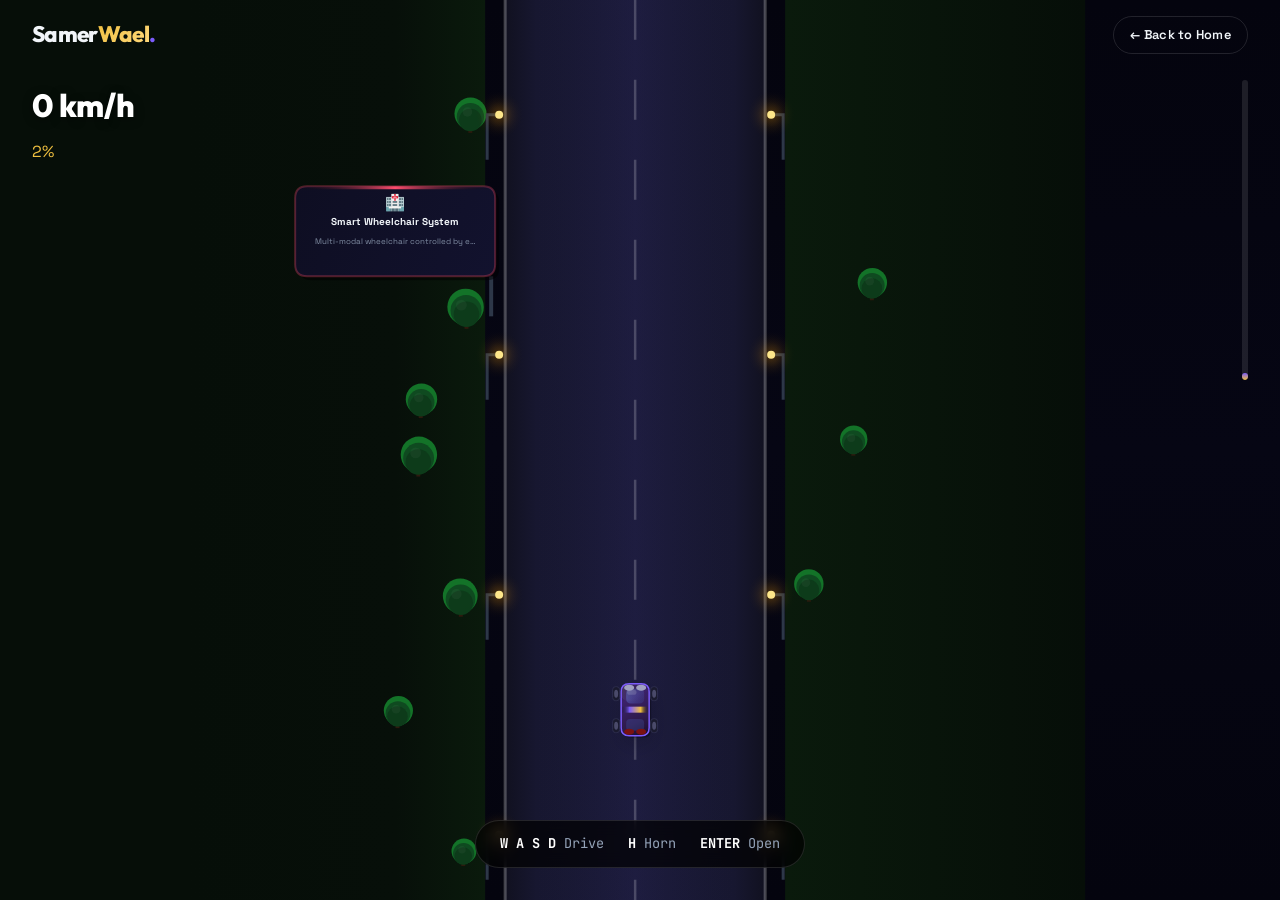
==== game.html @ 523f5108 "Initial commit: Portfolio built with 130+ projects" ====
<!DOCTYPE html>
<html lang="en">
<head>
  <meta charset="UTF-8">
  <meta name="viewport" content="width=device-width, initial-scale=1.0">
  <title>Portfolio Minigame</title>
  <link rel="stylesheet" href="css/style.css">
  <link rel="stylesheet" href="css/game.css">
</head>
<body style="overflow: hidden; margin: 0; padding: 0; background: var(--bg-void); color: var(--text-primary);">

  <!-- Navigation -->
  <nav class="nav" style="background: transparent; border: none; padding: var(--space-md) var(--space-xl);">
    <a href="index.html" class="nav-logo">
      <span class="first">Samer</span><span class="last">Wael</span><span class="dot">.</span>
    </a>
    <a href="index.html" class="btn btn-outline" style="font-size: 0.8rem; padding: 0.5rem 1rem;">← Back to Home</a>
  </nav>

  <!-- Game Canvas -->
  <canvas id="game-canvas" style="display: block; position: absolute; inset: 0; z-index: 0;"></canvas>

  <!-- HUD -->
  <div class="hud" style="position: absolute; top: 5rem; left: 2rem; z-index: 10; pointer-events: none; display: flex; flex-direction: column; gap: 0.5rem;">
    <div id="hud-speed" class="hud-speed" style="font-size: 2rem; font-family: var(--font-display); font-weight: 800; color: #fff; text-shadow: 0 2px 10px rgba(0,0,0,0.5);">0 km/h</div>
    <div id="hud-position" class="hud-position" style="font-size: 1rem; color: var(--sw-gold);">0%</div>
  </div>

  <div class="track-bar" style="position: absolute; top: 5rem; right: 2rem; width: 6px; height: 300px; background: rgba(255,255,255,0.1); border-radius: var(--radius-full); z-index: 10; overflow: hidden;">
    <div id="track-fill" class="track-fill" style="width: 100%; height: 0%; background: linear-gradient(to bottom, var(--accent-violet), var(--sw-gold)); transition: height 0.1s ease;"></div>
  </div>

  <div style="position: absolute; bottom: 2rem; left: 50%; transform: translateX(-50%); background: rgba(0,0,0,0.7); backdrop-filter: blur(8px); padding: 0.75rem 1.5rem; border-radius: var(--radius-full); border: 1px solid var(--border-medium); color: var(--text-secondary); font-size: 0.85rem; font-family: var(--font-mono); z-index: 10; pointer-events: none; display: flex; gap: 1.5rem;">
    <span><strong style="color:#fff;">W A S D</strong> Drive</span>
    <span><strong style="color:#fff;">H</strong> Horn</span>
    <span><strong style="color:#fff;">ENTER</strong> Open</span>
  </div>

  <!-- Prompt -->
  <div id="enter-prompt" class="enter-prompt" style="position: absolute; top: 40%; left: 50%; transform: translate(-50%, -50%); background: var(--sw-gold); color: #000; padding: 0.75rem 1.5rem; border-radius: var(--radius-full); font-weight: 700; font-size: 1.1rem; z-index: 10; display: none; box-shadow: var(--glow-gold);">
    Press Enter to view <span class="enter-prompt-project"></span>
  </div>

  <!-- Modal Overlay -->
  <div id="project-modal-overlay" class="modal-overlay">
    <div class="modal">
      <div class="modal-header">
        <div>
          <div class="gm-category-badge badge" style="margin-bottom: var(--space-sm);"></div>
          <h2 class="gm-title modal-title"></h2>
        </div>
        <button id="modal-close-btn" class="modal-close">×</button>
      </div>
      <div class="modal-body">
        <div class="modal-accent-line" style="height: 4px; border-radius: 2px; margin-bottom: 1.5rem;"></div>
        <p class="gm-short-desc" style="font-size: 1.1rem; font-weight: 500; color: var(--text-primary); margin-bottom: 0.5rem;"></p>
        <p class="gm-full-desc" style="color: var(--text-secondary); line-height: 1.7;"></p>

        <div class="modal-section" style="margin-top: 2rem;">
          <h3 class="modal-section-title">How It Works</h3>
          <div class="gm-how-list how-it-works-list"></div>
        </div>

        <div class="modal-section gm-code-container" style="margin-top: 2rem;">
          <h3 class="modal-section-title">Code Snippet</h3>
          <div class="gm-code code-snippet"></div>
        </div>

        <div class="modal-section" style="margin-top: 2rem;">
          <h3 class="modal-section-title">Tech Stack</h3>
          <div class="gm-tech-grid tech-stack-grid"></div>
        </div>

        <div class="modal-section" style="margin-top: 1.5rem;">
          <div class="gm-tags-grid tags-grid" style="display: flex; gap: 0.5rem; flex-wrap: wrap;"></div>
        </div>
      </div>
    </div>
  </div>

  <script src="js/projects.js"></script>
  <script src="js/game.js"></script>
</body>
</html>
---- css/style.css ----
/* ============================================================
   SAMER WAEL — PORTFOLIO DESIGN SYSTEM
   Global Tokens, Resets, Typography, Utilities
   ============================================================ */

@import url('https://fonts.googleapis.com/css2?family=Space+Grotesk:wght@300;400;500;600;700&family=Outfit:wght@200;300;400;500;600;700;800;900&family=JetBrains+Mono:wght@300;400;500&display=swap');

/* ─── DESIGN TOKENS ─── */
:root {
  /* Brand Colors */
  --sw-gold:        #f0c040;
  --sw-gold-light:  #ffd97d;
  --sw-gold-dark:   #c9952a;

  /* Dark Theme Palette */
  --bg-void:        #04040e;
  --bg-deep:        #080818;
  --bg-surface:     #0e0e22;
  --bg-card:        #12122a;
  --bg-card-hover:  #181836;
  --bg-glass:       rgba(14, 14, 34, 0.65);

  /* Accent Colors */
  --accent-violet:  #7c5cfc;
  --accent-blue:    #3b82f6;
  --accent-cyan:    #22d3ee;
  --accent-rose:    #f43f5e;
  --accent-green:   #10b981;
  --accent-orange:  #f97316;
  --accent-amber:   #f59e0b;

  /* Category Colors */
  --cat-medical:    #f43f5e;
  --cat-ai:         #7c5cfc;
  --cat-agri:       #10b981;
  --cat-smart:      #3b82f6;
  --cat-robotics:   #f97316;
  --cat-vr:         #22d3ee;
  --cat-speech:     #f59e0b;
  --cat-hardware:   #94a3b8;
  --cat-web:        #14b8a6;

  /* Text */
  --text-primary:   #f1f5f9;
  --text-secondary: #94a3b8;
  --text-muted:     #475569;
  --text-gold:      #f0c040;

  /* Borders */
  --border-subtle:  rgba(255,255,255,0.06);
  --border-medium:  rgba(255,255,255,0.12);
  --border-bright:  rgba(255,255,255,0.25);

  /* Glows */
  --glow-gold:      0 0 30px rgba(240,192,64,0.35);
  --glow-violet:    0 0 30px rgba(124,92,252,0.35);
  --glow-rose:      0 0 30px rgba(244,63,94,0.35);

  /* Typography */
  --font-display:   'Outfit', sans-serif;
  --font-body:      'Space Grotesk', sans-serif;
  --font-mono:      'JetBrains Mono', monospace;

  /* Spacing */
  --space-xs:  0.25rem;
  --space-sm:  0.5rem;
  --space-md:  1rem;
  --space-lg:  1.5rem;
  --space-xl:  2rem;
  --space-2xl: 3rem;
  --space-3xl: 4rem;
  --space-4xl: 6rem;

  /* Radii */
  --radius-sm: 6px;
  --radius-md: 12px;
  --radius-lg: 20px;
  --radius-xl: 28px;
  --radius-full: 9999px;

  /* Transitions */
  --transition-fast:   150ms cubic-bezier(0.4, 0, 0.2, 1);
  --transition-base:   250ms cubic-bezier(0.4, 0, 0.2, 1);
  --transition-slow:   400ms cubic-bezier(0.4, 0, 0.2, 1);
  --transition-spring: 500ms cubic-bezier(0.34, 1.56, 0.64, 1);

  /* Z-layers */
  --z-base:    1;
  --z-card:    10;
  --z-nav:     100;
  --z-modal:   200;
  --z-toast:   300;
}

/* ─── RESET ─── */
*, *::before, *::after {
  box-sizing: border-box;
  margin: 0;
  padding: 0;
}

html {
  scroll-behavior: smooth;
  -webkit-font-smoothing: antialiased;
  -moz-osx-font-smoothing: grayscale;
  text-rendering: optimizeLegibility;
}

body {
  font-family: var(--font-body);
  background: var(--bg-void);
  color: var(--text-primary);
  min-height: 100vh;
  overflow-x: hidden;
  line-height: 1.6;
}

img, video { display: block; max-width: 100%; }
button { font-family: inherit; cursor: pointer; border: none; background: none; }
a { text-decoration: none; color: inherit; }
ul, ol { list-style: none; }
input, textarea, select { font-family: inherit; }

/* ─── SCROLLBAR ─── */
::-webkit-scrollbar { width: 6px; }
::-webkit-scrollbar-track { background: var(--bg-void); }
::-webkit-scrollbar-thumb {
  background: linear-gradient(var(--accent-violet), var(--sw-gold));
  border-radius: var(--radius-full);
}

/* ─── SELECTION ─── */
::selection {
  background: rgba(124, 92, 252, 0.4);
  color: var(--text-primary);
}

/* ─── TYPOGRAPHY ─── */
h1, h2, h3, h4, h5, h6 {
  font-family: var(--font-display);
  line-height: 1.2;
  letter-spacing: -0.02em;
}

.text-gold {
  background: linear-gradient(135deg, var(--sw-gold), var(--sw-gold-light), var(--sw-gold));
  -webkit-background-clip: text;
  -webkit-text-fill-color: transparent;
  background-clip: text;
  background-size: 200% 100%;
  animation: goldShimmer 3s ease-in-out infinite;
}

@keyframes goldShimmer {
  0%, 100% { background-position: 0% 50%; }
  50%       { background-position: 100% 50%; }
}

.text-gradient {
  background: linear-gradient(135deg, var(--accent-violet), var(--accent-cyan));
  -webkit-background-clip: text;
  -webkit-text-fill-color: transparent;
  background-clip: text;
}

/* ─── LAYOUT ─── */
.container {
  max-width: 1320px;
  margin: 0 auto;
  padding: 0 var(--space-xl);
}

.section {
  padding: var(--space-4xl) 0;
}

/* ─── NAVIGATION ─── */
.nav {
  position: fixed;
  top: 0;
  left: 0;
  right: 0;
  z-index: var(--z-nav);
  padding: var(--space-md) var(--space-xl);
  display: flex;
  align-items: center;
  justify-content: space-between;
  transition: var(--transition-base);
}

.nav.scrolled {
  background: rgba(4, 4, 14, 0.85);
  backdrop-filter: blur(24px) saturate(180%);
  -webkit-backdrop-filter: blur(24px) saturate(180%);
  border-bottom: 1px solid var(--border-subtle);
}

.nav-logo {
  font-family: var(--font-display);
  font-size: 1.4rem;
  font-weight: 800;
  letter-spacing: -0.03em;
}

.nav-logo .first { color: var(--text-primary); }
.nav-logo .last  {
  background: linear-gradient(135deg, var(--sw-gold), var(--sw-gold-light));
  -webkit-background-clip: text;
  -webkit-text-fill-color: transparent;
  background-clip: text;
}
.nav-logo .dot { color: var(--accent-violet); }

.nav-links {
  display: flex;
  align-items: center;
  gap: var(--space-xl);
}

.nav-link {
  font-size: 0.875rem;
  font-weight: 500;
  color: var(--text-secondary);
  position: relative;
  transition: var(--transition-base);
  letter-spacing: 0.02em;
}

.nav-link::after {
  content: '';
  position: absolute;
  bottom: -4px;
  left: 0;
  width: 0;
  height: 2px;
  background: linear-gradient(90deg, var(--accent-violet), var(--sw-gold));
  border-radius: var(--radius-full);
  transition: var(--transition-base);
}

.nav-link:hover { color: var(--text-primary); }
.nav-link:hover::after { width: 100%; }
.nav-link.active { color: var(--text-primary); }
.nav-link.active::after { width: 100%; }

.nav-cta {
  padding: 0.5rem 1.25rem;
  border-radius: var(--radius-full);
  background: linear-gradient(135deg, var(--accent-violet), #9b4dfc);
  color: #fff;
  font-size: 0.875rem;
  font-weight: 600;
  transition: var(--transition-spring);
  box-shadow: 0 4px 15px rgba(124,92,252,0.35);
}

.nav-cta:hover {
  transform: translateY(-2px) scale(1.04);
  box-shadow: 0 8px 25px rgba(124,92,252,0.5);
}

/* ─── BUTTONS ─── */
.btn {
  display: inline-flex;
  align-items: center;
  gap: var(--space-sm);
  padding: 0.75rem 1.75rem;
  border-radius: var(--radius-full);
  font-size: 0.9rem;
  font-weight: 600;
  cursor: pointer;
  transition: var(--transition-spring);
  border: none;
  font-family: var(--font-body);
  letter-spacing: 0.02em;
  white-space: nowrap;
}

.btn-primary {
  background: linear-gradient(135deg, var(--accent-violet), #9b4dfc);
  color: #fff;
  box-shadow: 0 4px 20px rgba(124,92,252,0.4);
}
.btn-primary:hover {
  transform: translateY(-3px) scale(1.03);
  box-shadow: 0 10px 30px rgba(124,92,252,0.55);
}

.btn-gold {
  background: linear-gradient(135deg, var(--sw-gold-dark), var(--sw-gold), var(--sw-gold-light));
  color: #1a0d00;
  box-shadow: 0 4px 20px rgba(240,192,64,0.35);
}
.btn-gold:hover {
  transform: translateY(-3px) scale(1.03);
  box-shadow: 0 10px 30px rgba(240,192,64,0.5);
}

.btn-outline {
  background: transparent;
  border: 1px solid var(--border-medium);
  color: var(--text-primary);
}
.btn-outline:hover {
  border-color: var(--accent-violet);
  background: rgba(124,92,252,0.1);
  transform: translateY(-2px);
}

.btn-ghost {
  background: rgba(255,255,255,0.05);
  color: var(--text-secondary);
}
.btn-ghost:hover {
  background: rgba(255,255,255,0.1);
  color: var(--text-primary);
}

/* ─── CARDS ─── */
.card {
  background: var(--bg-card);
  border: 1px solid var(--border-subtle);
  border-radius: var(--radius-lg);
  overflow: hidden;
  transition: var(--transition-base);
}

.card:hover {
  background: var(--bg-card-hover);
  border-color: var(--border-medium);
  transform: translateY(-4px);
  box-shadow: 0 20px 40px rgba(0,0,0,0.4);
}

/* ─── GLASS CARD ─── */
.glass {
  background: var(--bg-glass);
  backdrop-filter: blur(16px) saturate(180%);
  -webkit-backdrop-filter: blur(16px) saturate(180%);
  border: 1px solid var(--border-subtle);
  border-radius: var(--radius-lg);
}

/* ─── BADGES ─── */
.badge {
  display: inline-flex;
  align-items: center;
  padding: 0.2rem 0.65rem;
  border-radius: var(--radius-full);
  font-size: 0.7rem;
  font-weight: 600;
  letter-spacing: 0.05em;
  text-transform: uppercase;
}

.badge-violet { background: rgba(124,92,252,0.15); color: #a78bfa; border: 1px solid rgba(124,92,252,0.3); }
.badge-gold   { background: rgba(240,192,64,0.15);  color: var(--sw-gold); border: 1px solid rgba(240,192,64,0.3); }
.badge-rose   { background: rgba(244,63,94,0.15);   color: #fb7185; border: 1px solid rgba(244,63,94,0.3); }
.badge-green  { background: rgba(16,185,129,0.15);  color: #34d399; border: 1px solid rgba(16,185,129,0.3); }
.badge-cyan   { background: rgba(34,211,238,0.15);  color: #67e8f9; border: 1px solid rgba(34,211,238,0.3); }
.badge-orange { background: rgba(249,115,22,0.15);  color: #fb923c; border: 1px solid rgba(249,115,22,0.3); }
.badge-amber  { background: rgba(245,158,11,0.15);  color: #fcd34d; border: 1px solid rgba(245,158,11,0.3); }
.badge-slate  { background: rgba(100,116,139,0.15); color: #94a3b8; border: 1px solid rgba(100,116,139,0.3); }
.badge-teal   { background: rgba(20,184,166,0.15);  color: #2dd4bf; border: 1px solid rgba(20,184,166,0.3); }

/* ─── TAGS ─── */
.tag {
  display: inline-flex;
  align-items: center;
  padding: 0.2rem 0.6rem;
  background: rgba(255,255,255,0.04);
  border: 1px solid var(--border-subtle);
  border-radius: var(--radius-sm);
  font-size: 0.7rem;
  font-family: var(--font-mono);
  color: var(--text-secondary);
  transition: var(--transition-fast);
}

.tag:hover {
  background: rgba(124,92,252,0.12);
  border-color: rgba(124,92,252,0.3);
  color: #c4b5fd;
}

/* ─── SECTION HEADERS ─── */
.section-label {
  display: inline-flex;
  align-items: center;
  gap: var(--space-sm);
  font-size: 0.75rem;
  font-weight: 600;
  letter-spacing: 0.15em;
  text-transform: uppercase;
  color: var(--accent-violet);
  margin-bottom: var(--space-md);
}

.section-label::before {
  content: '';
  width: 24px;
  height: 2px;
  background: var(--accent-violet);
  border-radius: var(--radius-full);
}

.section-title {
  font-size: clamp(2rem, 4vw, 3rem);
  font-weight: 800;
  color: var(--text-primary);
  margin-bottom: var(--space-md);
}

.section-subtitle {
  font-size: 1.05rem;
  color: var(--text-secondary);
  max-width: 560px;
  line-height: 1.7;
}

/* ─── DIVIDER ─── */
.divider {
  height: 1px;
  background: linear-gradient(90deg, transparent, var(--border-medium), transparent);
  margin: var(--space-3xl) 0;
}

/* ─── GLOW ORBS (decorative) ─── */
.orb {
  position: absolute;
  border-radius: var(--radius-full);
  filter: blur(80px);
  opacity: 0.15;
  pointer-events: none;
  animation: orbFloat 8s ease-in-out infinite;
}

.orb-violet { background: var(--accent-violet); }
.orb-gold   { background: var(--sw-gold); }
.orb-rose   { background: var(--accent-rose); }
.orb-cyan   { background: var(--accent-cyan); }

@keyframes orbFloat {
  0%, 100% { transform: translateY(0) scale(1); }
  33%       { transform: translateY(-20px) scale(1.05); }
  66%       { transform: translateY(10px) scale(0.97); }
}

/* ─── SEARCH BAR ─── */
.search-wrapper {
  position: relative;
  display: flex;
  align-items: center;
}

.search-input {
  width: 100%;
  padding: 0.875rem 1rem 0.875rem 3rem;
  background: var(--bg-card);
  border: 1px solid var(--border-medium);
  border-radius: var(--radius-full);
  color: var(--text-primary);
  font-size: 0.95rem;
  font-family: var(--font-body);
  outline: none;
  transition: var(--transition-base);
}

.search-input::placeholder { color: var(--text-muted); }

.search-input:focus {
  border-color: var(--accent-violet);
  background: var(--bg-card-hover);
  box-shadow: 0 0 0 3px rgba(124,92,252,0.15), var(--glow-violet);
}

.search-icon {
  position: absolute;
  left: 1rem;
  color: var(--text-muted);
  pointer-events: none;
  transition: var(--transition-base);
  font-size: 1rem;
}

.search-input:focus ~ .search-icon,
.search-wrapper:focus-within .search-icon {
  color: var(--accent-violet);
}

/* ─── DROPDOWN RESULTS ─── */
.search-results {
  position: absolute;
  top: calc(100% + 8px);
  left: 0;
  right: 0;
  background: var(--bg-card);
  border: 1px solid var(--border-medium);
  border-radius: var(--radius-lg);
  overflow: hidden;
  z-index: 50;
  opacity: 0;
  transform: translateY(-8px);
  pointer-events: none;
  transition: var(--transition-base);
  box-shadow: 0 20px 50px rgba(0,0,0,0.5);
  max-height: 380px;
  overflow-y: auto;
}

.search-results.visible {
  opacity: 1;
  transform: translateY(0);
  pointer-events: all;
}

.search-result-item {
  display: flex;
  align-items: center;
  gap: var(--space-md);
  padding: 0.875rem 1.25rem;
  cursor: pointer;
  transition: var(--transition-fast);
  border-bottom: 1px solid var(--border-subtle);
}

.search-result-item:last-child { border-bottom: none; }

.search-result-item:hover {
  background: rgba(124,92,252,0.1);
}

.search-result-icon {
  font-size: 1.25rem;
  width: 36px;
  height: 36px;
  display: flex;
  align-items: center;
  justify-content: center;
  background: rgba(255,255,255,0.05);
  border-radius: var(--radius-md);
  flex-shrink: 0;
}

.search-result-info { flex: 1; min-width: 0; }

.search-result-name {
  font-size: 0.9rem;
  font-weight: 600;
  color: var(--text-primary);
  white-space: nowrap;
  overflow: hidden;
  text-overflow: ellipsis;
}

.search-result-desc {
  font-size: 0.75rem;
  color: var(--text-secondary);
  white-space: nowrap;
  overflow: hidden;
  text-overflow: ellipsis;
}

.search-result-cat {
  font-size: 0.7rem;
  color: var(--text-muted);
}

/* ─── PROJECT MODAL ─── */
.modal-overlay {
  position: fixed;
  inset: 0;
  background: rgba(4,4,14,0.85);
  backdrop-filter: blur(12px);
  -webkit-backdrop-filter: blur(12px);
  z-index: var(--z-modal);
  opacity: 0;
  pointer-events: none;
  transition: var(--transition-slow);
  display: flex;
  align-items: center;
  justify-content: center;
  padding: var(--space-xl);
}

.modal-overlay.open {
  opacity: 1;
  pointer-events: all;
}

.modal {
  background: var(--bg-surface);
  border: 1px solid var(--border-medium);
  border-radius: var(--radius-xl);
  max-width: 780px;
  width: 100%;
  max-height: 90vh;
  overflow-y: auto;
  transform: scale(0.92) translateY(20px);
  transition: var(--transition-spring);
  box-shadow: 0 40px 80px rgba(0,0,0,0.6);
}

.modal-overlay.open .modal {
  transform: scale(1) translateY(0);
}

.modal-header {
  padding: var(--space-xl) var(--space-xl) var(--space-lg);
  border-bottom: 1px solid var(--border-subtle);
  position: sticky;
  top: 0;
  background: var(--bg-surface);
  z-index: 1;
  display: flex;
  align-items: flex-start;
  justify-content: space-between;
  gap: var(--space-md);
}

.modal-title {
  font-size: 1.6rem;
  font-weight: 800;
  color: var(--text-primary);
}

.modal-close {
  width: 36px;
  height: 36px;
  border-radius: var(--radius-md);
  background: rgba(255,255,255,0.06);
  display: flex;
  align-items: center;
  justify-content: center;
  cursor: pointer;
  font-size: 1.2rem;
  color: var(--text-secondary);
  flex-shrink: 0;
  transition: var(--transition-fast);
}

.modal-close:hover {
  background: rgba(244,63,94,0.15);
  color: #fb7185;
}

.modal-body { padding: var(--space-xl); }

.modal-section { margin-bottom: var(--space-xl); }

.modal-section-title {
  font-size: 0.8rem;
  font-weight: 600;
  letter-spacing: 0.12em;
  text-transform: uppercase;
  color: var(--text-muted);
  margin-bottom: var(--space-md);
  display: flex;
  align-items: center;
  gap: var(--space-sm);
}

.modal-section-title::before {
  content: '';
  width: 16px;
  height: 2px;
  background: var(--accent-violet);
  border-radius: var(--radius-full);
}

.how-it-works-list {
  display: flex;
  flex-direction: column;
  gap: var(--space-sm);
}

.how-it-works-item {
  display: flex;
  gap: var(--space-md);
  align-items: flex-start;
}

.how-step-num {
  width: 24px;
  height: 24px;
  background: linear-gradient(135deg, var(--accent-violet), #9b4dfc);
  border-radius: var(--radius-full);
  display: flex;
  align-items: center;
  justify-content: center;
  font-size: 0.7rem;
  font-weight: 700;
  color: #fff;
  flex-shrink: 0;
  margin-top: 2px;
}

.how-step-text {
  font-size: 0.9rem;
  color: var(--text-secondary);
  line-height: 1.6;
}

.code-snippet {
  background: #0d0d1f;
  border: 1px solid var(--border-subtle);
  border-radius: var(--radius-md);
  padding: var(--space-lg);
  font-family: var(--font-mono);
  font-size: 0.78rem;
  color: #a9b1d6;
  line-height: 1.7;
  overflow-x: auto;
  position: relative;
}

.code-snippet::before {
  content: 'CODE';
  position: absolute;
  top: var(--space-sm);
  right: var(--space-md);
  font-size: 0.65rem;
  letter-spacing: 0.1em;
  color: var(--text-muted);
}

/* Syntax highlighting for code snippets */
.code-snippet .kw  { color: #bb9af7; } /* keywords */
.code-snippet .fn  { color: #7aa2f7; } /* functions */
.code-snippet .st  { color: #9ece6a; } /* strings */
.code-snippet .cm  { color: #565f89; } /* comments */
.code-snippet .nm  { color: #e0af68; } /* numbers */

.tech-stack-grid {
  display: flex;
  flex-wrap: wrap;
  gap: var(--space-sm);
}

/* ─── TOAST NOTIFICATIONS ─── */
.toast-container {
  position: fixed;
  bottom: var(--space-xl);
  right: var(--space-xl);
  z-index: var(--z-toast);
  display: flex;
  flex-direction: column;
  gap: var(--space-sm);
}

.toast {
  background: var(--bg-card);
  border: 1px solid var(--border-medium);
  border-radius: var(--radius-md);
  padding: 0.875rem 1.25rem;
  font-size: 0.875rem;
  color: var(--text-primary);
  box-shadow: 0 10px 30px rgba(0,0,0,0.4);
  display: flex;
  align-items: center;
  gap: var(--space-sm);
  animation: toastIn 300ms var(--transition-spring);
  max-width: 320px;
}

@keyframes toastIn {
  from { opacity: 0; transform: translateX(20px) scale(0.95); }
  to   { opacity: 1; transform: translateX(0) scale(1); }
}

/* ─── PAGE TRANSITIONS ─── */
.page-enter {
  animation: pageEnter 500ms cubic-bezier(0.4, 0, 0.2, 1) forwards;
}

@keyframes pageEnter {
  from { opacity: 0; transform: translateY(20px); }
  to   { opacity: 1; transform: translateY(0); }
}

/* ─── FOOTER ─── */
.footer {
  border-top: 1px solid var(--border-subtle);
  padding: var(--space-2xl) 0;
  text-align: center;
  color: var(--text-muted);
  font-size: 0.85rem;
}

.footer-logo {
  font-family: var(--font-display);
  font-size: 1.6rem;
  font-weight: 800;
  margin-bottom: var(--space-sm);
}

.footer-links {
  display: flex;
  justify-content: center;
  gap: var(--space-xl);
  margin-bottom: var(--space-lg);
}

.footer-link {
  color: var(--text-muted);
  font-size: 0.85rem;
  transition: var(--transition-fast);
}

.footer-link:hover { color: var(--text-primary); }

/* ─── LOADING SCREEN ─── */
#loading-screen {
  position: fixed;
  inset: 0;
  background: var(--bg-void);
  z-index: 9999;
  display: flex;
  flex-direction: column;
  align-items: center;
  justify-content: center;
  gap: var(--space-xl);
  transition: opacity 0.6s ease;
}

#loading-screen.fade-out {
  opacity: 0;
  pointer-events: none;
}

.loader-logo {
  font-family: var(--font-display);
  font-size: 2.5rem;
  font-weight: 900;
  letter-spacing: -0.04em;
}

.loader-bar {
  width: 200px;
  height: 3px;
  background: var(--border-subtle);
  border-radius: var(--radius-full);
  overflow: hidden;
}

.loader-fill {
  height: 100%;
  background: linear-gradient(90deg, var(--accent-violet), var(--sw-gold));
  border-radius: var(--radius-full);
  animation: loadFill 1.5s ease-in-out forwards;
}

@keyframes loadFill {
  from { width: 0%; }
  to   { width: 100%; }
}

/* ─── ANIMATED BACKGROUNDS ─── */
.noise-overlay {
  position: fixed;
  inset: 0;
  pointer-events: none;
  z-index: 0;
  opacity: 0.025;
  background-image: url("data:image/svg+xml,%3Csvg viewBox='0 0 512 512' xmlns='http://www.w3.org/2000/svg'%3E%3Cfilter id='noise'%3E%3CfeTurbulence type='fractalNoise' baseFrequency='0.85' numOctaves='3' stitchTiles='stitch'/%3E%3C/filter%3E%3Crect width='100%25' height='100%25' filter='url(%23noise)' opacity='1'/%3E%3C/svg%3E");
  background-size: 256px 256px;
}

/* ─── RESPONSIVE ─── */
@media (max-width: 768px) {
  .container { padding: 0 var(--space-md); }
  .nav-links { display: none; }
  .section { padding: var(--space-3xl) 0; }
  .modal { margin: var(--space-md); max-height: 95vh; }
}
---- css/game.css ----
/* ============================================================
   GAME PAGE STYLES — game.html
   ============================================================ */

/* ─── GAME LAYOUT ─── */
.game-page {
  background: var(--bg-void);
  width: 100vw;
  height: 100vh;
  overflow: hidden;
  display: flex;
  flex-direction: column;
  position: relative;
}

/* ─── GAME HEADER BAR ─── */
.game-header {
  position: absolute;
  top: 0;
  left: 0;
  right: 0;
  z-index: 20;
  padding: var(--space-md) var(--space-xl);
  display: flex;
  align-items: center;
  justify-content: space-between;
  background: linear-gradient(to bottom, rgba(4,4,14,0.95), transparent);
  pointer-events: none;
}

.game-header > * { pointer-events: auto; }

.game-header-left {
  display: flex;
  align-items: center;
  gap: var(--space-md);
}

.game-back-btn {
  display: flex;
  align-items: center;
  gap: var(--space-sm);
  padding: 0.5rem 1rem;
  background: rgba(255,255,255,0.06);
  border: 1px solid var(--border-subtle);
  border-radius: var(--radius-full);
  color: var(--text-secondary);
  font-size: 0.8rem;
  font-weight: 500;
  cursor: pointer;
  transition: var(--transition-base);
  text-decoration: none;
  font-family: var(--font-body);
}

.game-back-btn:hover {
  background: rgba(255,255,255,0.1);
  color: var(--text-primary);
}

.game-category-badge {
  display: flex;
  align-items: center;
  gap: var(--space-sm);
  padding: 0.4rem 1rem;
  background: rgba(255,255,255,0.06);
  border: 1px solid var(--border-subtle);
  border-radius: var(--radius-full);
  font-size: 0.85rem;
  font-weight: 600;
  color: var(--text-primary);
}

.game-header-center {
  display: flex;
  flex-direction: column;
  align-items: center;
  gap: 4px;
}

.game-title {
  font-family: var(--font-display);
  font-size: 0.9rem;
  font-weight: 700;
  color: var(--text-primary);
  letter-spacing: 0.05em;
  text-transform: uppercase;
}

.game-subtitle {
  font-size: 0.7rem;
  color: var(--text-muted);
  letter-spacing: 0.05em;
}

.game-header-right {
  display: flex;
  align-items: center;
  gap: var(--space-md);
}

.game-controls-hint {
  display: flex;
  gap: var(--space-sm);
  align-items: center;
}

.kbd {
  display: inline-flex;
  align-items: center;
  justify-content: center;
  min-width: 28px;
  height: 28px;
  padding: 0 6px;
  background: rgba(255,255,255,0.06);
  border: 1px solid var(--border-medium);
  border-bottom: 2px solid var(--border-medium);
  border-radius: 6px;
  font-family: var(--font-mono);
  font-size: 0.7rem;
  color: var(--text-secondary);
  font-weight: 600;
}

.kbd-label {
  font-size: 0.68rem;
  color: var(--text-muted);
}

/* ─── CANVAS WRAPPER ─── */
#game-canvas-wrapper {
  width: 100%;
  height: 100%;
  position: relative;
  overflow: hidden;
}

#game-canvas {
  display: block;
  width: 100%;
  height: 100%;
  image-rendering: auto;
  image-rendering: smooth;
  image-rendering: high-quality;
}

/* ─── HUD OVERLAYS ─── */

/* Speed / Position HUD */
.game-hud {
  position: absolute;
  bottom: var(--space-xl);
  left: var(--space-xl);
  z-index: 20;
  display: flex;
  flex-direction: column;
  gap: var(--space-sm);
  pointer-events: none;
}

.hud-card {
  background: rgba(8,8,24,0.8);
  border: 1px solid var(--border-subtle);
  border-radius: var(--radius-md);
  padding: var(--space-sm) var(--space-md);
  backdrop-filter: blur(12px);
}

.hud-label {
  font-size: 0.62rem;
  font-family: var(--font-mono);
  color: var(--text-muted);
  text-transform: uppercase;
  letter-spacing: 0.1em;
}

.hud-value {
  font-size: 1.1rem;
  font-family: var(--font-mono);
  font-weight: 700;
  color: var(--text-primary);
}

/* Project count HUD */
.game-project-count {
  position: absolute;
  bottom: var(--space-xl);
  right: var(--space-xl);
  z-index: 20;
  background: rgba(8,8,24,0.8);
  border: 1px solid var(--border-subtle);
  border-radius: var(--radius-md);
  padding: var(--space-sm) var(--space-md);
  backdrop-filter: blur(12px);
  text-align: right;
}

/* ─── ENTER PROMPT ─── */
#enter-prompt {
  position: absolute;
  bottom: 30%;
  left: 50%;
  transform: translateX(-50%);
  z-index: 20;
  display: flex;
  align-items: center;
  gap: var(--space-sm);
  padding: 0.75rem 1.5rem;
  background: rgba(124,92,252,0.15);
  border: 1px solid rgba(124,92,252,0.4);
  border-radius: var(--radius-full);
  backdrop-filter: blur(12px);
  opacity: 0;
  transform: translateX(-50%) translateY(10px);
  transition: var(--transition-base);
  pointer-events: none;
  white-space: nowrap;
}

#enter-prompt.visible {
  opacity: 1;
  transform: translateX(-50%) translateY(0);
}

.enter-prompt-key {
  padding: 0.2rem 0.5rem;
  background: rgba(255,255,255,0.12);
  border: 1px solid rgba(255,255,255,0.2);
  border-bottom: 2px solid rgba(255,255,255,0.2);
  border-radius: 6px;
  font-family: var(--font-mono);
  font-size: 0.75rem;
  font-weight: 700;
  color: #c4b5fd;
}

.enter-prompt-text {
  font-size: 0.85rem;
  font-weight: 500;
  color: var(--text-primary);
}

.enter-prompt-project {
  font-weight: 700;
  color: #a78bfa;
}

/* ─── HORN ANIMATION ─── */
.horn-ripple {
  position: absolute;
  border-radius: 50%;
  border: 2px solid rgba(240,192,64,0.6);
  animation: hornRipple 0.8s ease-out forwards;
  pointer-events: none;
  z-index: 25;
}

@keyframes hornRipple {
  from {
    width: 40px;
    height: 40px;
    opacity: 1;
    margin-left: -20px;
    margin-top: -20px;
  }
  to {
    width: 160px;
    height: 160px;
    opacity: 0;
    margin-left: -80px;
    margin-top: -80px;
  }
}

/* ─── MINIMAP ─── */
#minimap {
  position: absolute;
  top: 80px;
  right: var(--space-xl);
  z-index: 20;
  width: 140px;
  height: 200px;
  background: rgba(8,8,24,0.85);
  border: 1px solid var(--border-subtle);
  border-radius: var(--radius-md);
  overflow: hidden;
  backdrop-filter: blur(12px);
}

.minimap-title {
  font-size: 0.6rem;
  font-family: var(--font-mono);
  color: var(--text-muted);
  text-transform: uppercase;
  letter-spacing: 0.08em;
  padding: 4px 8px;
  border-bottom: 1px solid var(--border-subtle);
}

#minimap-canvas {
  display: block;
  width: 100%;
  height: calc(100% - 20px);
}

/* ─── SEARCH IN GAME ─── */
.game-search-overlay {
  position: absolute;
  top: 80px;
  left: 50%;
  transform: translateX(-50%);
  z-index: 20;
  width: min(500px, 90vw);
  opacity: 0;
  pointer-events: none;
  transition: var(--transition-base);
}

.game-search-overlay.open {
  opacity: 1;
  pointer-events: all;
}

/* ─── PROGRESS TRACK ─── */
.track-progress {
  position: absolute;
  top: 50%;
  right: calc(var(--space-xl) + 150px);
  transform: translateY(-50%);
  z-index: 20;
  display: flex;
  flex-direction: column;
  align-items: center;
  gap: 4px;
}

.track-label {
  font-size: 0.6rem;
  font-family: var(--font-mono);
  color: var(--text-muted);
  text-transform: uppercase;
  letter-spacing: 0.06em;
}

.track-bar {
  width: 4px;
  height: 180px;
  background: rgba(255,255,255,0.06);
  border-radius: var(--radius-full);
  position: relative;
  overflow: hidden;
}

.track-fill {
  position: absolute;
  bottom: 0;
  left: 0;
  right: 0;
  background: linear-gradient(to top, var(--accent-violet), var(--sw-gold));
  border-radius: var(--radius-full);
  transition: height 0.3s ease;
}

/* ─── GAME MODAL ─── */
.game-modal-overlay {
  position: absolute;
  inset: 0;
  background: rgba(4,4,14,0.88);
  backdrop-filter: blur(16px);
  -webkit-backdrop-filter: blur(16px);
  z-index: 100;
  opacity: 0;
  pointer-events: none;
  transition: var(--transition-slow);
  display: flex;
  align-items: center;
  justify-content: center;
  padding: var(--space-xl);
}

.game-modal-overlay.open {
  opacity: 1;
  pointer-events: all;
}

.game-modal {
  background: var(--bg-surface);
  border: 1px solid var(--border-medium);
  border-radius: var(--radius-xl);
  max-width: 800px;
  width: 100%;
  max-height: 88vh;
  overflow-y: auto;
  transform: scale(0.9) translateY(30px);
  transition: var(--transition-spring);
  box-shadow: 0 50px 100px rgba(0,0,0,0.7);
}

.game-modal-overlay.open .game-modal {
  transform: scale(1) translateY(0);
}

/* Modal header accent line */
.modal-accent-line {
  height: 4px;
  border-radius: var(--radius-xl) var(--radius-xl) 0 0;
}

.gm-header {
  padding: var(--space-xl);
  display: flex;
  align-items: flex-start;
  justify-content: space-between;
  gap: var(--space-md);
}

.gm-header-info { flex: 1; }

.gm-category-badge {
  display: inline-flex;
  align-items: center;
  gap: 6px;
  padding: 0.25rem 0.75rem;
  border-radius: var(--radius-full);
  font-size: 0.72rem;
  font-weight: 600;
  letter-spacing: 0.05em;
  text-transform: uppercase;
  margin-bottom: var(--space-sm);
}

.gm-title {
  font-size: clamp(1.4rem, 3vw, 2rem);
  font-weight: 800;
  color: var(--text-primary);
  margin-bottom: var(--space-sm);
  line-height: 1.2;
}

.gm-short-desc {
  font-size: 0.95rem;
  color: var(--text-secondary);
  line-height: 1.6;
}

.gm-close {
  width: 40px;
  height: 40px;
  border-radius: var(--radius-lg);
  background: rgba(255,255,255,0.06);
  display: flex;
  align-items: center;
  justify-content: center;
  cursor: pointer;
  font-size: 1.1rem;
  color: var(--text-secondary);
  flex-shrink: 0;
  transition: var(--transition-fast);
  border: 1px solid var(--border-subtle);
}

.gm-close:hover {
  background: rgba(244,63,94,0.15);
  border-color: rgba(244,63,94,0.3);
  color: #fb7185;
}

.gm-body {
  padding: 0 var(--space-xl) var(--space-xl);
  display: flex;
  flex-direction: column;
  gap: var(--space-xl);
}

.gm-section-title {
  font-size: 0.72rem;
  font-weight: 700;
  letter-spacing: 0.12em;
  text-transform: uppercase;
  color: var(--text-muted);
  margin-bottom: var(--space-md);
  display: flex;
  align-items: center;
  gap: var(--space-sm);
}

.gm-section-title span {
  display: inline-block;
  width: 20px;
  height: 2px;
  background: var(--accent-violet);
  border-radius: var(--radius-full);
}

.gm-full-desc {
  font-size: 0.9rem;
  color: var(--text-secondary);
  line-height: 1.8;
  white-space: pre-line;
}

.gm-how-list {
  display: flex;
  flex-direction: column;
  gap: var(--space-md);
}

.gm-how-item {
  display: flex;
  gap: var(--space-md);
  align-items: flex-start;
}

.gm-step-badge {
  width: 26px;
  height: 26px;
  border-radius: var(--radius-full);
  display: flex;
  align-items: center;
  justify-content: center;
  font-size: 0.7rem;
  font-weight: 700;
  color: #fff;
  flex-shrink: 0;
  margin-top: 2px;
}

.gm-step-text {
  font-size: 0.88rem;
  color: var(--text-secondary);
  line-height: 1.6;
  padding-top: 4px;
}

.gm-code {
  background: #080818;
  border: 1px solid var(--border-subtle);
  border-radius: var(--radius-lg);
  padding: var(--space-lg);
  font-family: var(--font-mono);
  font-size: 0.75rem;
  color: #a9b1d6;
  line-height: 1.8;
  overflow-x: auto;
  position: relative;
}

.gm-code-label {
  position: absolute;
  top: var(--space-sm);
  right: var(--space-md);
  font-size: 0.62rem;
  letter-spacing: 0.1em;
  text-transform: uppercase;
  color: var(--text-muted);
  font-family: var(--font-mono);
}

.gm-tech-grid {
  display: flex;
  flex-wrap: wrap;
  gap: var(--space-sm);
}

.gm-tech-pill {
  padding: 0.3rem 0.8rem;
  background: rgba(255,255,255,0.04);
  border: 1px solid var(--border-subtle);
  border-radius: var(--radius-full);
  font-size: 0.75rem;
  font-family: var(--font-mono);
  color: var(--text-secondary);
  transition: var(--transition-fast);
}

.gm-tech-pill:hover {
  background: rgba(124,92,252,0.12);
  border-color: rgba(124,92,252,0.3);
  color: #c4b5fd;
}

/* ESC hint */
.gm-esc-hint {
  padding: var(--space-lg) var(--space-xl);
  border-top: 1px solid var(--border-subtle);
  display: flex;
  align-items: center;
  justify-content: center;
  gap: var(--space-sm);
  color: var(--text-muted);
  font-size: 0.78rem;
}

/* ─── GAME INTRO OVERLAY ─── */
#game-intro {
  position: absolute;
  inset: 0;
  background: var(--bg-void);
  z-index: 50;
  display: flex;
  flex-direction: column;
  align-items: center;
  justify-content: center;
  gap: var(--space-xl);
  transition: opacity 0.6s ease;
}

#game-intro.hidden {
  opacity: 0;
  pointer-events: none;
}

.intro-title {
  font-family: var(--font-display);
  font-size: clamp(2.5rem, 6vw, 4rem);
  font-weight: 900;
  color: var(--text-primary);
  text-align: center;
  line-height: 1;
}

.intro-category-name {
  background: var(--cat-gradient, linear-gradient(135deg, var(--accent-violet), var(--sw-gold)));
  -webkit-background-clip: text;
  -webkit-text-fill-color: transparent;
  background-clip: text;
}

.intro-desc {
  font-size: 1rem;
  color: var(--text-secondary);
  text-align: center;
  max-width: 420px;
  line-height: 1.7;
}

.intro-controls {
  display: grid;
  grid-template-columns: repeat(4, 1fr);
  gap: var(--space-md);
  max-width: 500px;
  text-align: center;
}

.intro-control {
  display: flex;
  flex-direction: column;
  align-items: center;
  gap: var(--space-sm);
}

.intro-key {
  width: 48px;
  height: 48px;
  background: rgba(255,255,255,0.06);
  border: 1px solid var(--border-medium);
  border-bottom: 3px solid var(--border-medium);
  border-radius: var(--radius-md);
  display: flex;
  align-items: center;
  justify-content: center;
  font-family: var(--font-mono);
  font-size: 0.85rem;
  font-weight: 700;
  color: var(--text-primary);
}

.intro-key-label {
  font-size: 0.68rem;
  color: var(--text-muted);
}

.intro-start-btn {
  padding: 1rem 3rem;
  background: linear-gradient(135deg, var(--accent-violet), #9b4dfc);
  border-radius: var(--radius-full);
  font-size: 1rem;
  font-weight: 700;
  color: #fff;
  cursor: pointer;
  border: none;
  font-family: var(--font-body);
  box-shadow: 0 8px 30px rgba(124,92,252,0.45);
  transition: var(--transition-spring);
  animation: pulseCTA 2s ease infinite;
}

.intro-start-btn:hover {
  transform: scale(1.05) translateY(-3px);
  box-shadow: 0 16px 40px rgba(124,92,252,0.6);
}

@keyframes pulseCTA {
  0%, 100% { box-shadow: 0 8px 30px rgba(124,92,252,0.45); }
  50%       { box-shadow: 0 8px 50px rgba(124,92,252,0.7); }
}
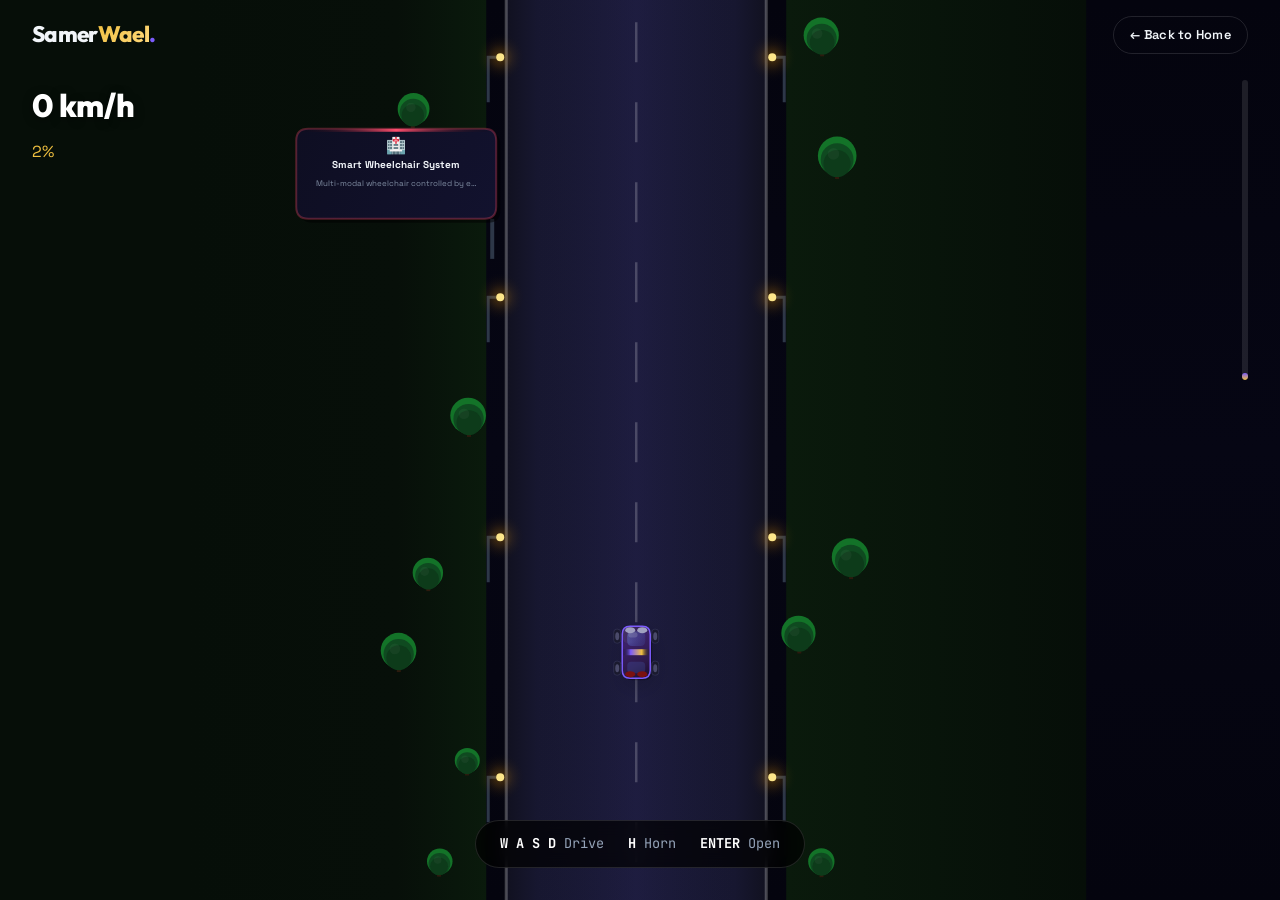
==== commit 24adf798: "Added mobile responsiveness and minigame D-Pad" ====
--- a/game.html
+++ b/game.html
@@ -34,6 +34,24 @@
     <span><strong style="color:#fff;">W A S D</strong> Drive</span>
     <span><strong style="color:#fff;">H</strong> Horn</span>
     <span><strong style="color:#fff;">ENTER</strong> Open</span>
+  </div>
+
+  <!-- Mobile D-Pad -->
+  <div class="mobile-dpad">
+    <div class="dpad-controls">
+      <div class="dpad-row">
+        <button class="dpad-btn" id="dpad-up">▲</button>
+      </div>
+      <div class="dpad-row">
+        <button class="dpad-btn" id="dpad-left">◀</button>
+        <button class="dpad-btn" id="dpad-down">▼</button>
+        <button class="dpad-btn" id="dpad-right">▶</button>
+      </div>
+    </div>
+    <div class="dpad-actions">
+      <button class="dpad-btn action-btn" id="dpad-horn">H</button>
+      <button class="dpad-btn action-btn" id="dpad-enter">OK</button>
+    </div>
   </div>
 
   <!-- Prompt -->
--- a/css/game.css
+++ b/css/game.css
@@ -694,3 +694,74 @@
   0%, 100% { box-shadow: 0 8px 30px rgba(124,92,252,0.45); }
   50%       { box-shadow: 0 8px 50px rgba(124,92,252,0.7); }
 }
+
+/* ─── MOBILE D-PAD ─── */
+.mobile-dpad {
+  display: none;
+}
+
+@media (max-width: 768px) {
+  .mobile-dpad {
+    display: flex;
+    justify-content: space-between;
+    align-items: flex-end;
+    position: absolute;
+    bottom: 2rem;
+    left: 1rem;
+    right: 1rem;
+    z-index: 50;
+    pointer-events: none;
+  }
+  .mobile-dpad > * {
+    pointer-events: auto;
+  }
+  .dpad-controls {
+    display: flex;
+    flex-direction: column;
+    align-items: center;
+    gap: 8px;
+  }
+  .dpad-row {
+    display: flex;
+    gap: 8px;
+  }
+  .dpad-btn {
+    width: 50px;
+    height: 50px;
+    background: rgba(255,255,255,0.15);
+    border: 1px solid rgba(255,255,255,0.3);
+    border-bottom: 3px solid rgba(255,255,255,0.3);
+    border-radius: 12px;
+    color: white;
+    font-size: 1.2rem;
+    backdrop-filter: blur(8px);
+    display: flex;
+    align-items: center;
+    justify-content: center;
+    user-select: none;
+    -webkit-user-select: none;
+    touch-action: manipulation;
+  }
+  .dpad-btn:active {
+    background: rgba(255,255,255,0.4);
+    border-bottom-width: 1px;
+    transform: translateY(2px);
+  }
+  .dpad-actions {
+    display: flex;
+    gap: 12px;
+  }
+  .dpad-actions .dpad-btn {
+    border-radius: 50%;
+    width: 60px;
+    height: 60px;
+    font-size: 1rem;
+    font-weight: 800;
+  }
+  
+  /* Hide keyboard hints and PC specific HUD elements on mobile */
+  .game-controls-hint { display: none; }
+  .track-progress { display: none; }
+  #minimap { display: none; }
+  div[style*="bottom: 2rem;"] { display: none !important; }
+}
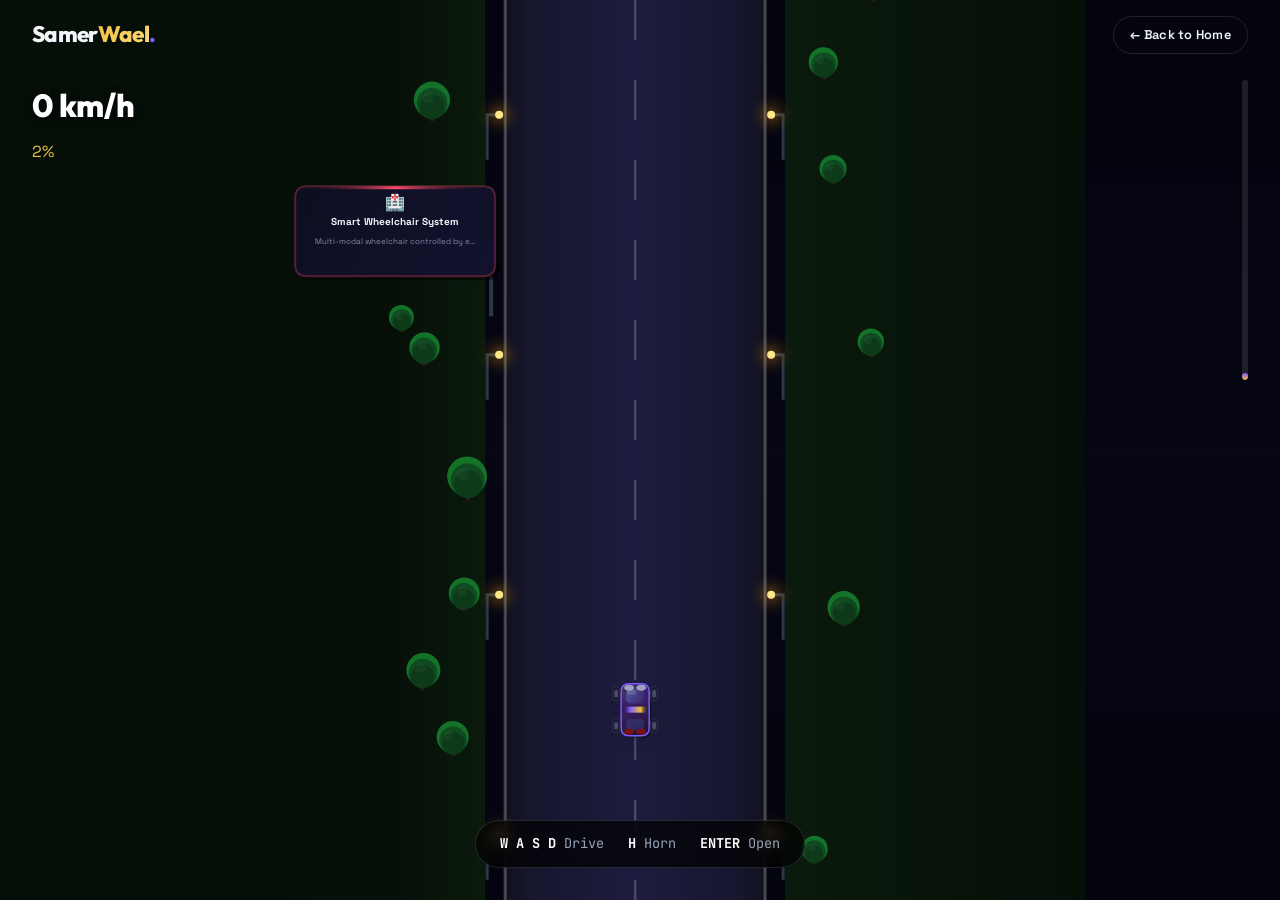
==== commit df9a1878: "Mobile joystick controls + transparent floating icons" ====
--- a/game.html
+++ b/game.html
@@ -36,21 +36,16 @@
     <span><strong style="color:#fff;">ENTER</strong> Open</span>
   </div>
 
-  <!-- Mobile D-Pad -->
-  <div class="mobile-dpad">
-    <div class="dpad-controls">
-      <div class="dpad-row">
-        <button class="dpad-btn" id="dpad-up">▲</button>
-      </div>
-      <div class="dpad-row">
-        <button class="dpad-btn" id="dpad-left">◀</button>
-        <button class="dpad-btn" id="dpad-down">▼</button>
-        <button class="dpad-btn" id="dpad-right">▶</button>
+  <!-- Mobile Joystick -->
+  <div class="mobile-controls">
+    <div class="joystick-zone" id="joystick-zone">
+      <div class="joystick-base">
+        <div class="joystick-knob" id="joystick-knob"></div>
       </div>
     </div>
-    <div class="dpad-actions">
-      <button class="dpad-btn action-btn" id="dpad-horn">H</button>
-      <button class="dpad-btn action-btn" id="dpad-enter">OK</button>
+    <div class="mobile-action-btns">
+      <button class="mobile-action-btn horn-btn" id="dpad-horn">📯<span>Horn</span></button>
+      <button class="mobile-action-btn enter-btn" id="dpad-enter">▶<span>Open</span></button>
     </div>
   </div>
 
--- a/css/game.css
+++ b/css/game.css
@@ -695,73 +695,133 @@
   50%       { box-shadow: 0 8px 50px rgba(124,92,252,0.7); }
 }
 
-/* ─── MOBILE D-PAD ─── */
-.mobile-dpad {
+/* ─── MOBILE JOYSTICK ─── */
+.mobile-controls {
   display: none;
 }
 
 @media (max-width: 768px) {
-  .mobile-dpad {
+  /* Hide keyboard controls hint bar on mobile */
+  .game-controls-hint { display: none; }
+  .track-progress { display: none; }
+  #minimap { display: none; }
+
+  .mobile-controls {
     display: flex;
     justify-content: space-between;
     align-items: flex-end;
     position: absolute;
     bottom: 2rem;
-    left: 1rem;
-    right: 1rem;
+    left: 1.2rem;
+    right: 1.2rem;
     z-index: 50;
     pointer-events: none;
   }
-  .mobile-dpad > * {
-    pointer-events: auto;
-  }
-  .dpad-controls {
+
+  .mobile-controls > * { pointer-events: auto; }
+
+  /* ── Joystick Zone ── */
+  .joystick-zone {
+    width: 130px;
+    height: 130px;
+    display: flex;
+    align-items: center;
+    justify-content: center;
+    touch-action: none;
+  }
+
+  .joystick-base {
+    width: 110px;
+    height: 110px;
+    border-radius: 50%;
+    background: rgba(255, 255, 255, 0.06);
+    border: 2px solid rgba(255, 255, 255, 0.18);
+    backdrop-filter: blur(10px);
+    position: relative;
+    display: flex;
+    align-items: center;
+    justify-content: center;
+    box-shadow: 0 0 24px rgba(124, 92, 252, 0.2), inset 0 0 16px rgba(0,0,0,0.3);
+  }
+
+  .joystick-knob {
+    width: 44px;
+    height: 44px;
+    border-radius: 50%;
+    background: linear-gradient(135deg, rgba(124,92,252,0.9), rgba(155,77,252,0.9));
+    border: 2px solid rgba(255,255,255,0.3);
+    position: absolute;
+    box-shadow: 0 4px 20px rgba(124,92,252,0.6), 0 0 0 4px rgba(124,92,252,0.15);
+    transition: box-shadow 0.1s ease;
+    will-change: transform;
+  }
+
+  .joystick-knob.active {
+    box-shadow: 0 4px 30px rgba(124,92,252,0.9), 0 0 0 6px rgba(124,92,252,0.25);
+  }
+
+  /* ── Action Buttons ── */
+  .mobile-action-btns {
+    display: flex;
+    flex-direction: column;
+    gap: 14px;
+    align-items: center;
+  }
+
+  .mobile-action-btn {
     display: flex;
     flex-direction: column;
     align-items: center;
-    gap: 8px;
-  }
-  .dpad-row {
-    display: flex;
-    gap: 8px;
-  }
-  .dpad-btn {
-    width: 50px;
-    height: 50px;
-    background: rgba(255,255,255,0.15);
-    border: 1px solid rgba(255,255,255,0.3);
-    border-bottom: 3px solid rgba(255,255,255,0.3);
-    border-radius: 12px;
-    color: white;
-    font-size: 1.2rem;
-    backdrop-filter: blur(8px);
-    display: flex;
-    align-items: center;
     justify-content: center;
+    gap: 2px;
+    width: 62px;
+    height: 62px;
+    border-radius: 50%;
+    border: none;
+    font-size: 1.4rem;
+    font-family: var(--font-body);
+    font-weight: 700;
+    cursor: pointer;
     user-select: none;
     -webkit-user-select: none;
     touch-action: manipulation;
-  }
-  .dpad-btn:active {
-    background: rgba(255,255,255,0.4);
-    border-bottom-width: 1px;
-    transform: translateY(2px);
-  }
-  .dpad-actions {
-    display: flex;
-    gap: 12px;
-  }
-  .dpad-actions .dpad-btn {
-    border-radius: 50%;
-    width: 60px;
-    height: 60px;
-    font-size: 1rem;
-    font-weight: 800;
-  }
-  
-  /* Hide keyboard hints and PC specific HUD elements on mobile */
-  .game-controls-hint { display: none; }
-  .track-progress { display: none; }
-  #minimap { display: none; }
-  div[style*="bottom: 2rem;"] { display: none !important; }
-}
+    transition: transform 0.1s ease, box-shadow 0.1s ease;
+  }
+
+  .mobile-action-btn span {
+    font-size: 0.5rem;
+    letter-spacing: 0.05em;
+    text-transform: uppercase;
+    font-weight: 600;
+  }
+
+  .horn-btn {
+    background: rgba(240, 192, 64, 0.18);
+    border: 2px solid rgba(240, 192, 64, 0.45);
+    color: var(--sw-gold);
+    box-shadow: 0 4px 20px rgba(240,192,64,0.2);
+    backdrop-filter: blur(8px);
+    font-size: 1.2rem;
+  }
+
+  .horn-btn:active {
+    background: rgba(240, 192, 64, 0.4);
+    transform: scale(0.92);
+    box-shadow: 0 4px 30px rgba(240,192,64,0.5);
+  }
+
+  .enter-btn {
+    background: rgba(124, 92, 252, 0.18);
+    border: 2px solid rgba(124, 92, 252, 0.45);
+    color: #c4b5fd;
+    box-shadow: 0 4px 20px rgba(124,92,252,0.2);
+    backdrop-filter: blur(8px);
+    font-size: 1.2rem;
+  }
+
+  .enter-btn:active {
+    background: rgba(124, 92, 252, 0.4);
+    transform: scale(0.92);
+    box-shadow: 0 4px 30px rgba(124,92,252,0.5);
+  }
+}
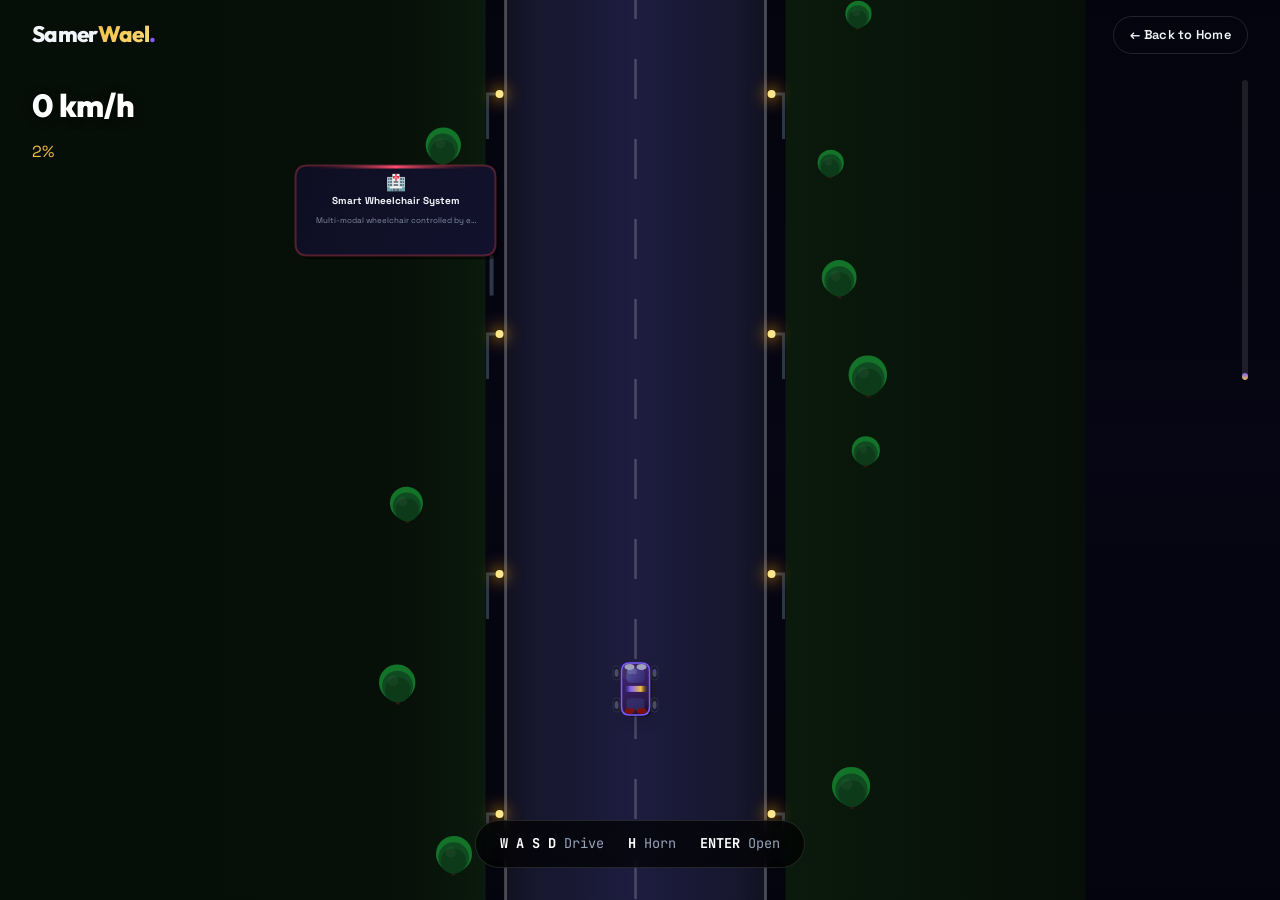
==== commit 0fcb90be: "v3: Force cache bust - joystick + transparent icons update" ====
--- a/game.html
+++ b/game.html
@@ -4,8 +4,8 @@
   <meta charset="UTF-8">
   <meta name="viewport" content="width=device-width, initial-scale=1.0">
   <title>Portfolio Minigame</title>
-  <link rel="stylesheet" href="css/style.css">
-  <link rel="stylesheet" href="css/game.css">
+  <link rel="stylesheet" href="css/style.css?v=3">
+  <link rel="stylesheet" href="css/game.css?v=3">
 </head>
 <body style="overflow: hidden; margin: 0; padding: 0; background: var(--bg-void); color: var(--text-primary);">
 
@@ -91,7 +91,7 @@
     </div>
   </div>
 
-  <script src="js/projects.js"></script>
-  <script src="js/game.js"></script>
+  <script src="js/projects.js?v=3"></script>
+  <script src="js/game.js?v=3"></script>
 </body>
 </html>
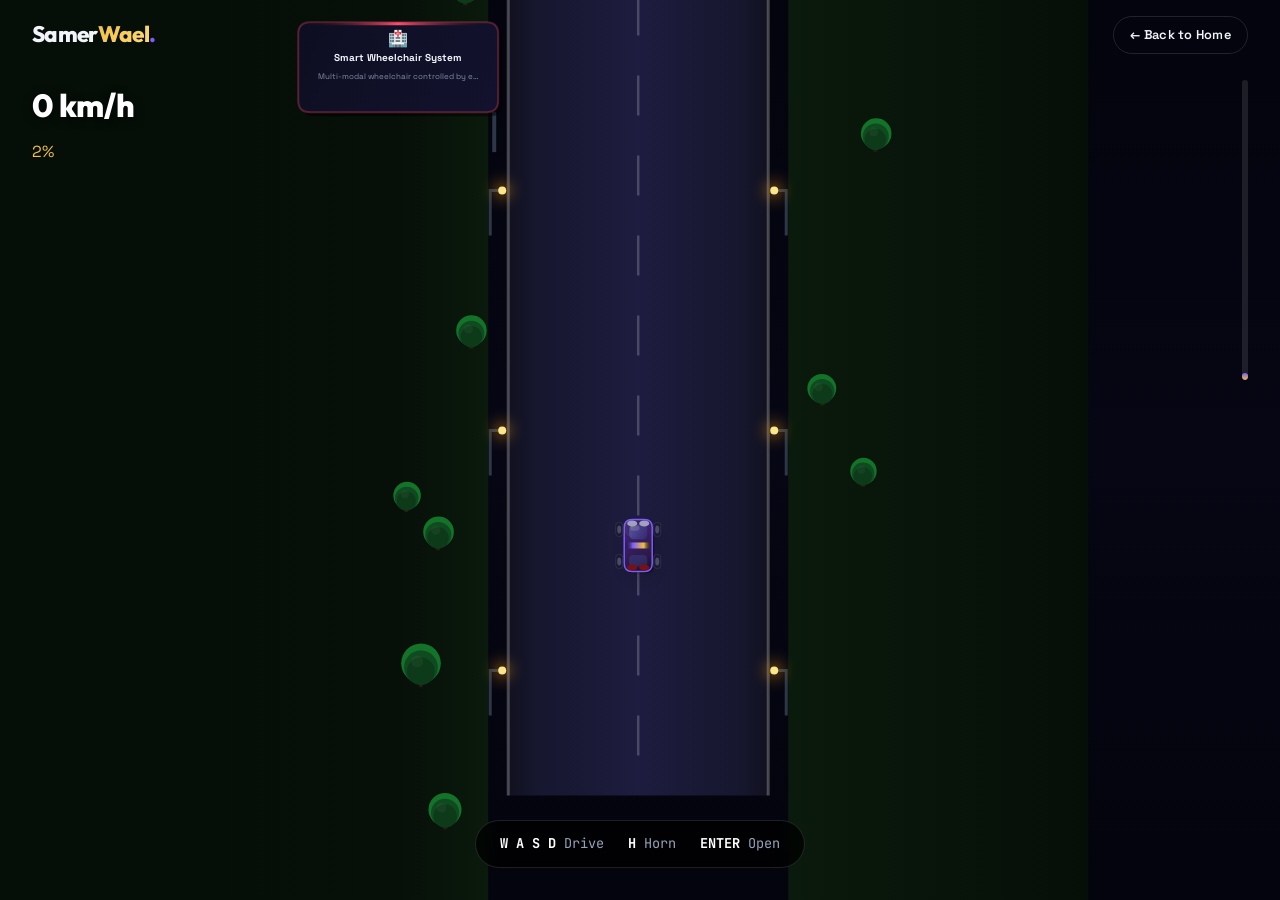
==== commit 99f7985d: "v4: Joystick world-space steering + hide keyboard hint on mobile" ====
--- a/game.html
+++ b/game.html
@@ -30,7 +30,7 @@
     <div id="track-fill" class="track-fill" style="width: 100%; height: 0%; background: linear-gradient(to bottom, var(--accent-violet), var(--sw-gold)); transition: height 0.1s ease;"></div>
   </div>
 
-  <div style="position: absolute; bottom: 2rem; left: 50%; transform: translateX(-50%); background: rgba(0,0,0,0.7); backdrop-filter: blur(8px); padding: 0.75rem 1.5rem; border-radius: var(--radius-full); border: 1px solid var(--border-medium); color: var(--text-secondary); font-size: 0.85rem; font-family: var(--font-mono); z-index: 10; pointer-events: none; display: flex; gap: 1.5rem;">
+  <div class="keyboard-hint" style="position: absolute; bottom: 2rem; left: 50%; transform: translateX(-50%); background: rgba(0,0,0,0.7); backdrop-filter: blur(8px); padding: 0.75rem 1.5rem; border-radius: var(--radius-full); border: 1px solid var(--border-medium); color: var(--text-secondary); font-size: 0.85rem; font-family: var(--font-mono); z-index: 10; pointer-events: none; display: flex; gap: 1.5rem;">
     <span><strong style="color:#fff;">W A S D</strong> Drive</span>
     <span><strong style="color:#fff;">H</strong> Horn</span>
     <span><strong style="color:#fff;">ENTER</strong> Open</span>
--- a/css/game.css
+++ b/css/game.css
@@ -703,6 +703,7 @@
 @media (max-width: 768px) {
   /* Hide keyboard controls hint bar on mobile */
   .game-controls-hint { display: none; }
+  .keyboard-hint { display: none !important; }
   .track-progress { display: none; }
   #minimap { display: none; }
 
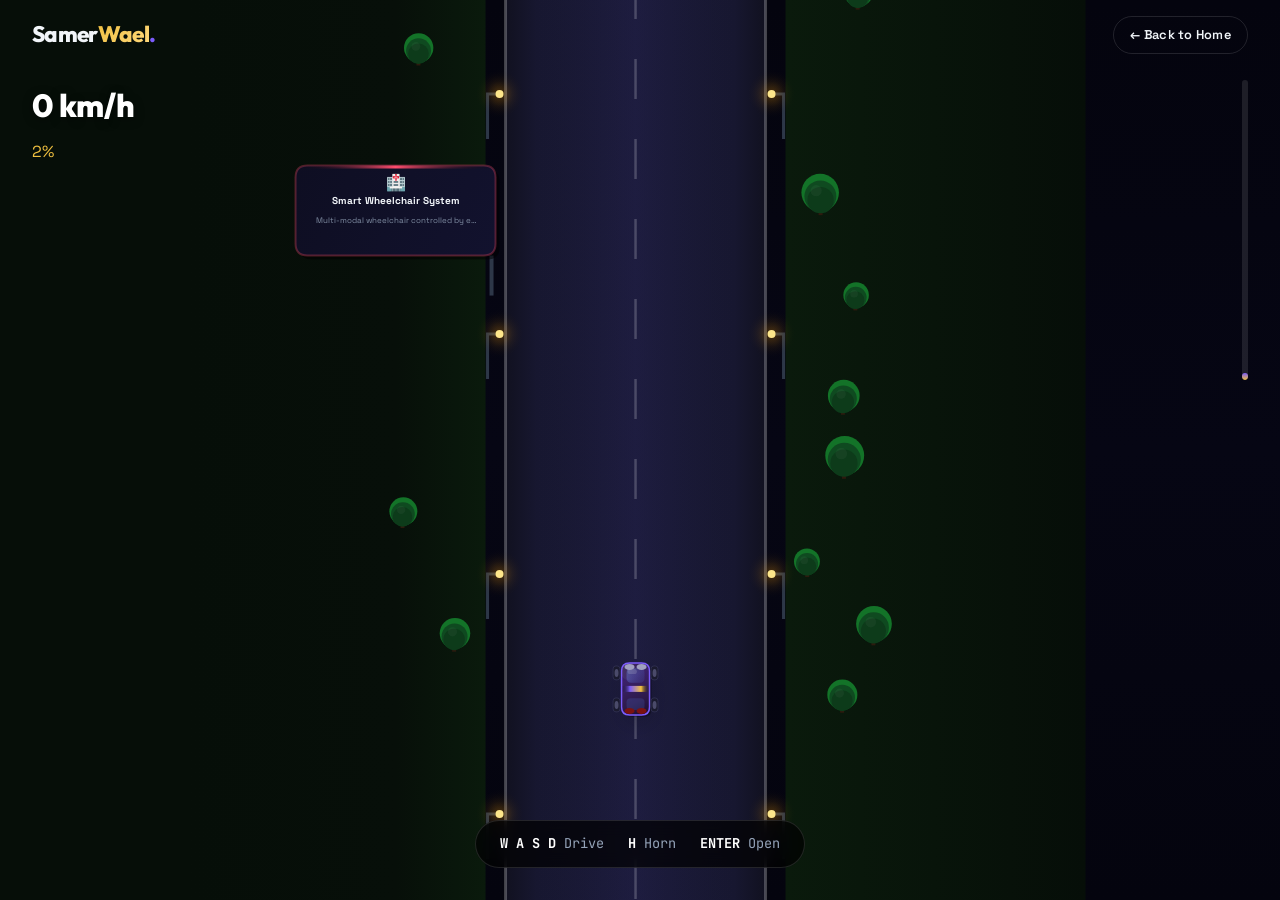
==== commit dfb9a4f8: "v5: Move joystick to right side on mobile" ====
--- a/game.html
+++ b/game.html
@@ -38,14 +38,14 @@
 
   <!-- Mobile Joystick -->
   <div class="mobile-controls">
+    <div class="mobile-action-btns">
+      <button class="mobile-action-btn horn-btn" id="dpad-horn">📯<span>Horn</span></button>
+      <button class="mobile-action-btn enter-btn" id="dpad-enter">▶<span>Open</span></button>
+    </div>
     <div class="joystick-zone" id="joystick-zone">
       <div class="joystick-base">
         <div class="joystick-knob" id="joystick-knob"></div>
       </div>
-    </div>
-    <div class="mobile-action-btns">
-      <button class="mobile-action-btn horn-btn" id="dpad-horn">📯<span>Horn</span></button>
-      <button class="mobile-action-btn enter-btn" id="dpad-enter">▶<span>Open</span></button>
     </div>
   </div>
 
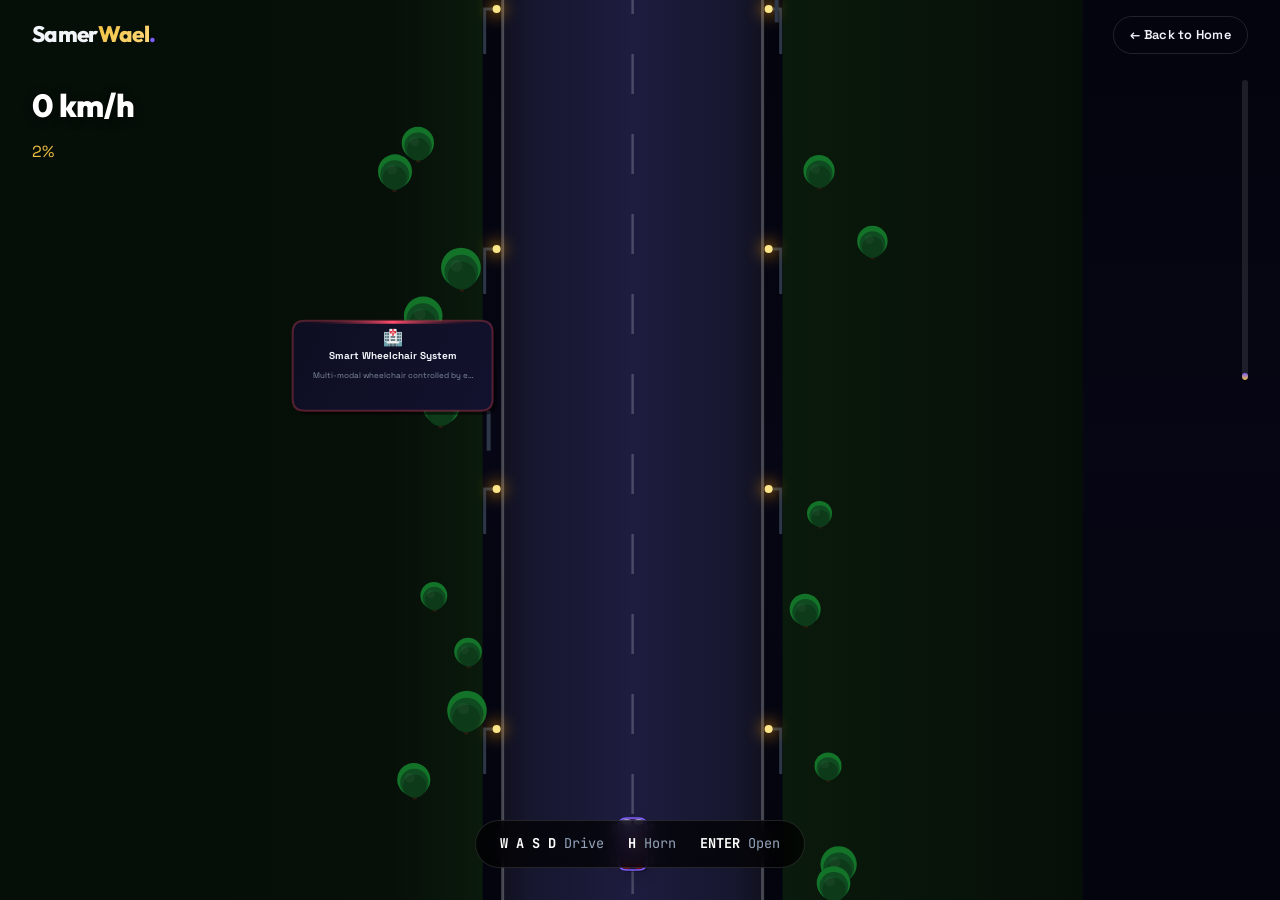
==== commit 26e46950: "v5: Cache bust - joystick right side" ====
--- a/game.html
+++ b/game.html
@@ -4,8 +4,8 @@
   <meta charset="UTF-8">
   <meta name="viewport" content="width=device-width, initial-scale=1.0">
   <title>Portfolio Minigame</title>
-  <link rel="stylesheet" href="css/style.css?v=3">
-  <link rel="stylesheet" href="css/game.css?v=3">
+  <link rel="stylesheet" href="css/style.css?v=5">
+  <link rel="stylesheet" href="css/game.css?v=5">
 </head>
 <body style="overflow: hidden; margin: 0; padding: 0; background: var(--bg-void); color: var(--text-primary);">
 
@@ -91,7 +91,7 @@
     </div>
   </div>
 
-  <script src="js/projects.js?v=3"></script>
-  <script src="js/game.js?v=3"></script>
+  <script src="js/projects.js?v=5"></script>
+  <script src="js/game.js?v=5"></script>
 </body>
 </html>
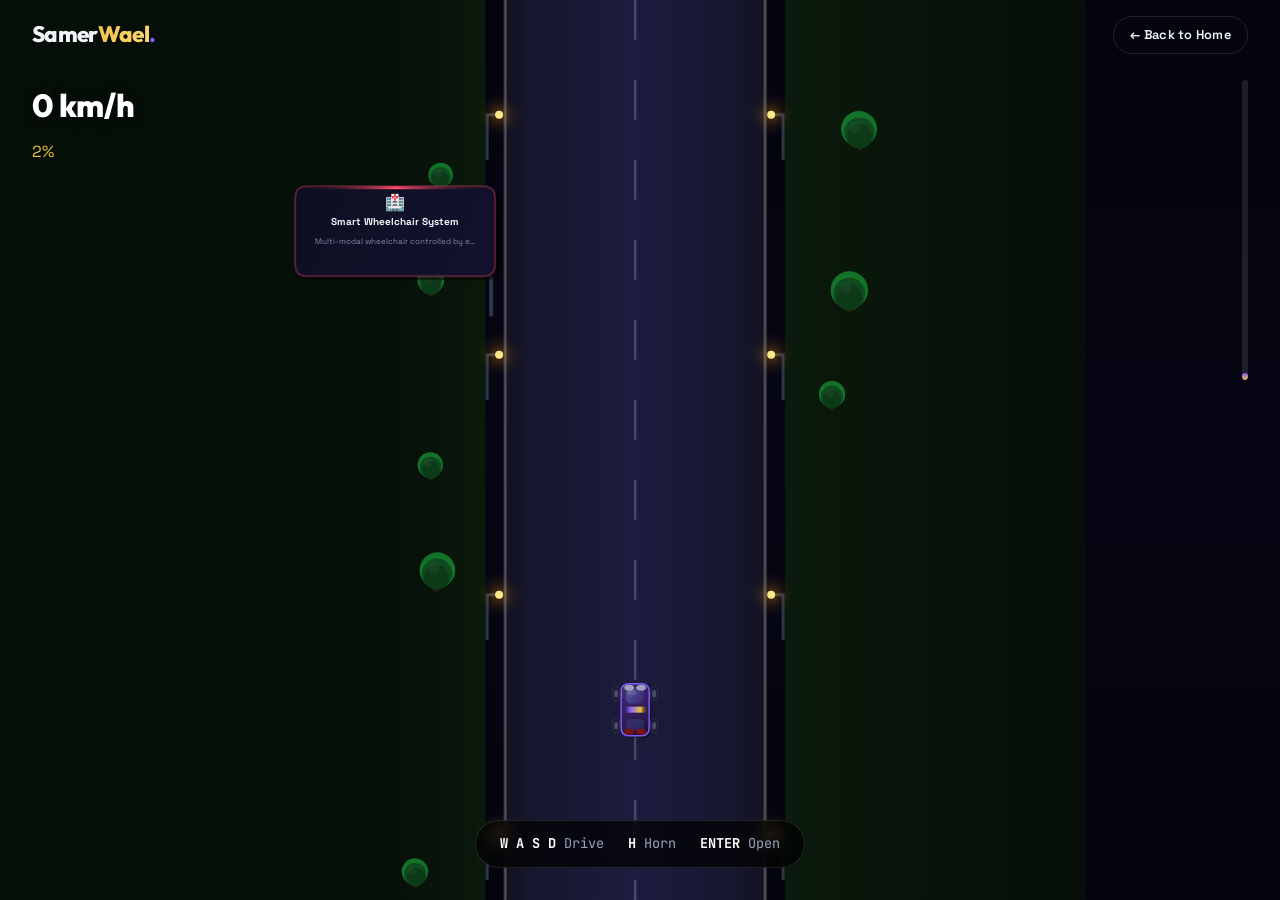
==== commit 08b8821d: "v6: Full screen width project detail modal on mobile" ====
--- a/game.html
+++ b/game.html
@@ -4,8 +4,8 @@
   <meta charset="UTF-8">
   <meta name="viewport" content="width=device-width, initial-scale=1.0">
   <title>Portfolio Minigame</title>
-  <link rel="stylesheet" href="css/style.css?v=5">
-  <link rel="stylesheet" href="css/game.css?v=5">
+  <link rel="stylesheet" href="css/style.css?v=6">
+  <link rel="stylesheet" href="css/game.css?v=6">
 </head>
 <body style="overflow: hidden; margin: 0; padding: 0; background: var(--bg-void); color: var(--text-primary);">
 
@@ -91,7 +91,7 @@
     </div>
   </div>
 
-  <script src="js/projects.js?v=5"></script>
-  <script src="js/game.js?v=5"></script>
+  <script src="js/projects.js?v=6"></script>
+  <script src="js/game.js?v=6"></script>
 </body>
 </html>
--- a/css/style.css
+++ b/css/style.css
@@ -871,5 +871,8 @@
   .container { padding: 0 var(--space-md); }
   .nav-links { display: none; }
   .section { padding: var(--space-3xl) 0; }
-  .modal { margin: var(--space-md); max-height: 95vh; }
-}
+  .modal-overlay { padding: 0.5rem; }
+  .modal { width: 100%; max-width: 100%; margin: 0; max-height: 95vh; border-radius: var(--radius-lg); }
+  .modal-header { padding: 1rem; }
+  .modal-body { padding: 1rem; }
+}
--- a/css/game.css
+++ b/css/game.css
@@ -701,6 +701,18 @@
 }
 
 @media (max-width: 768px) {
+  /* Modal full width on mobile */
+  .modal-overlay, .game-modal-overlay {
+    padding: 0.5rem;
+  }
+  .modal, .game-modal {
+    width: 100% !important;
+    max-width: 100% !important;
+    margin: 0 !important;
+    max-height: 95vh;
+    border-radius: var(--radius-lg);
+  }
+
   /* Hide keyboard controls hint bar on mobile */
   .game-controls-hint { display: none; }
   .keyboard-hint { display: none !important; }
